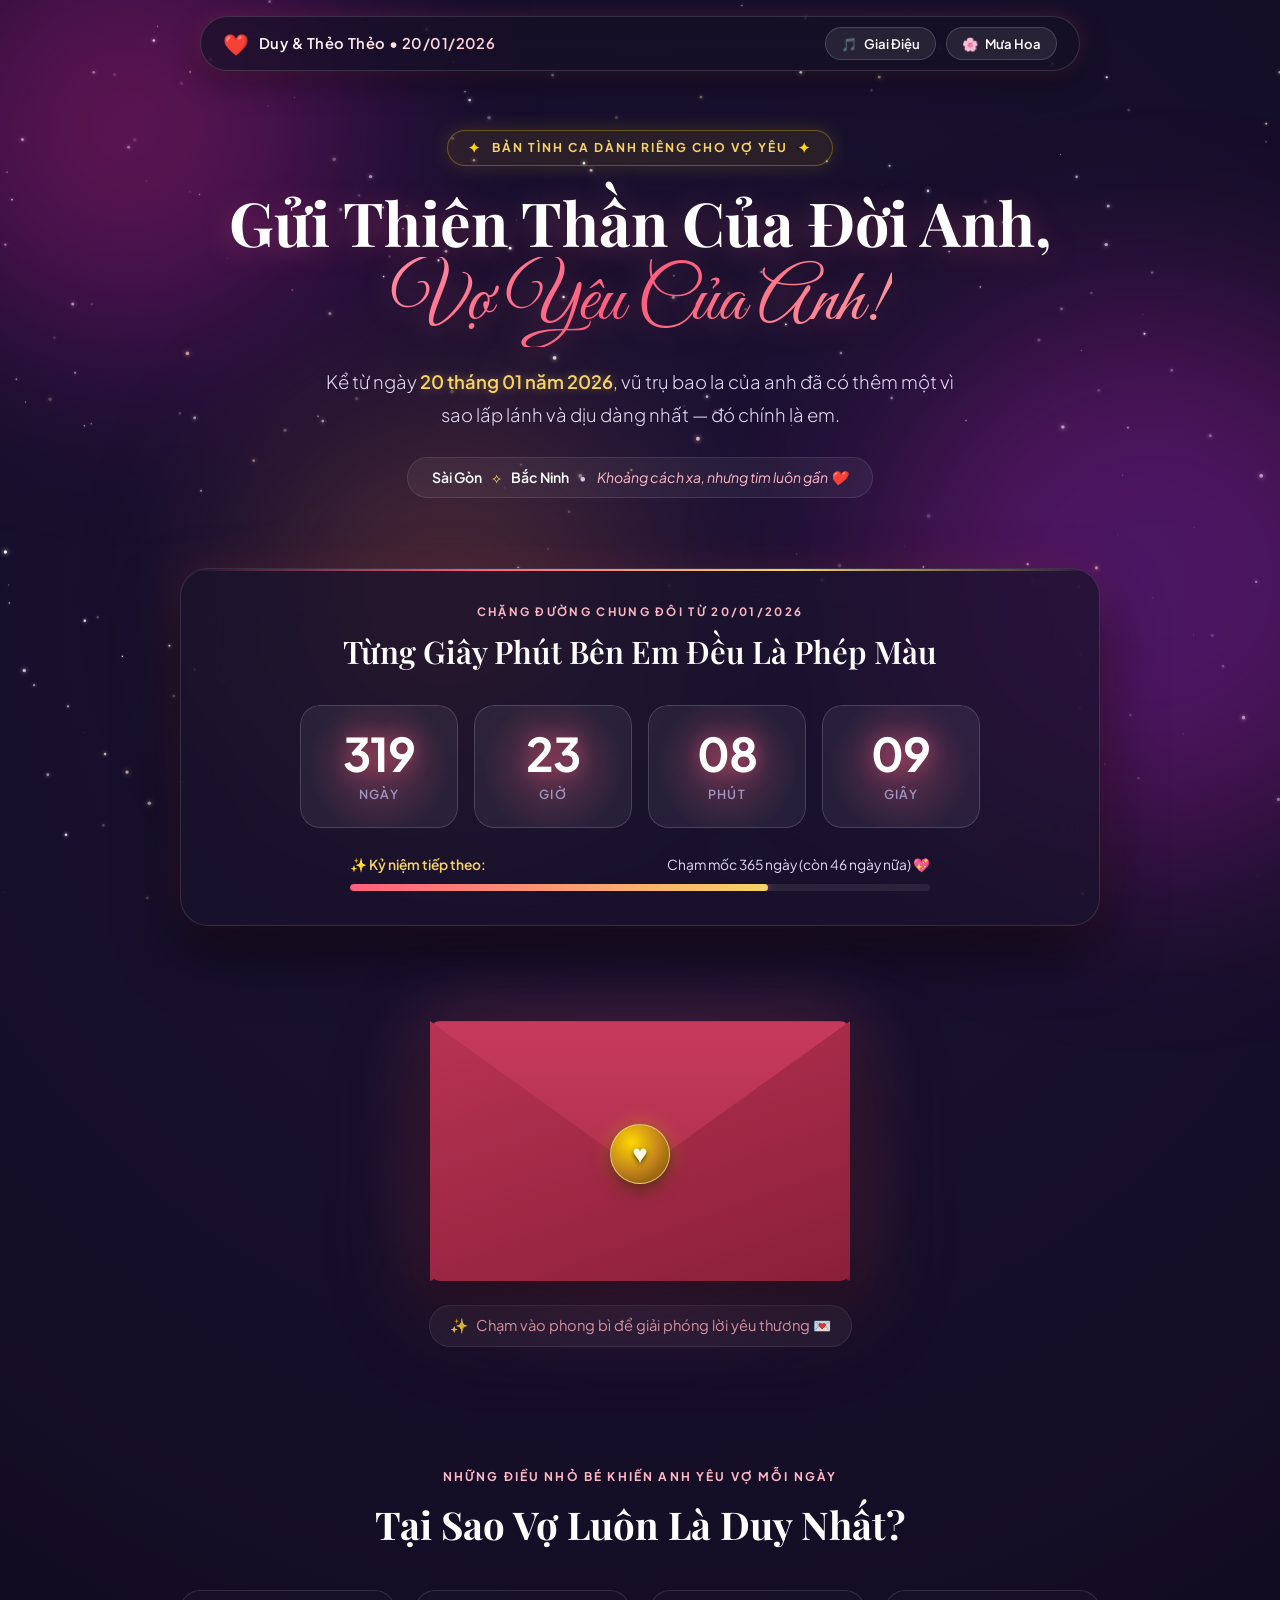
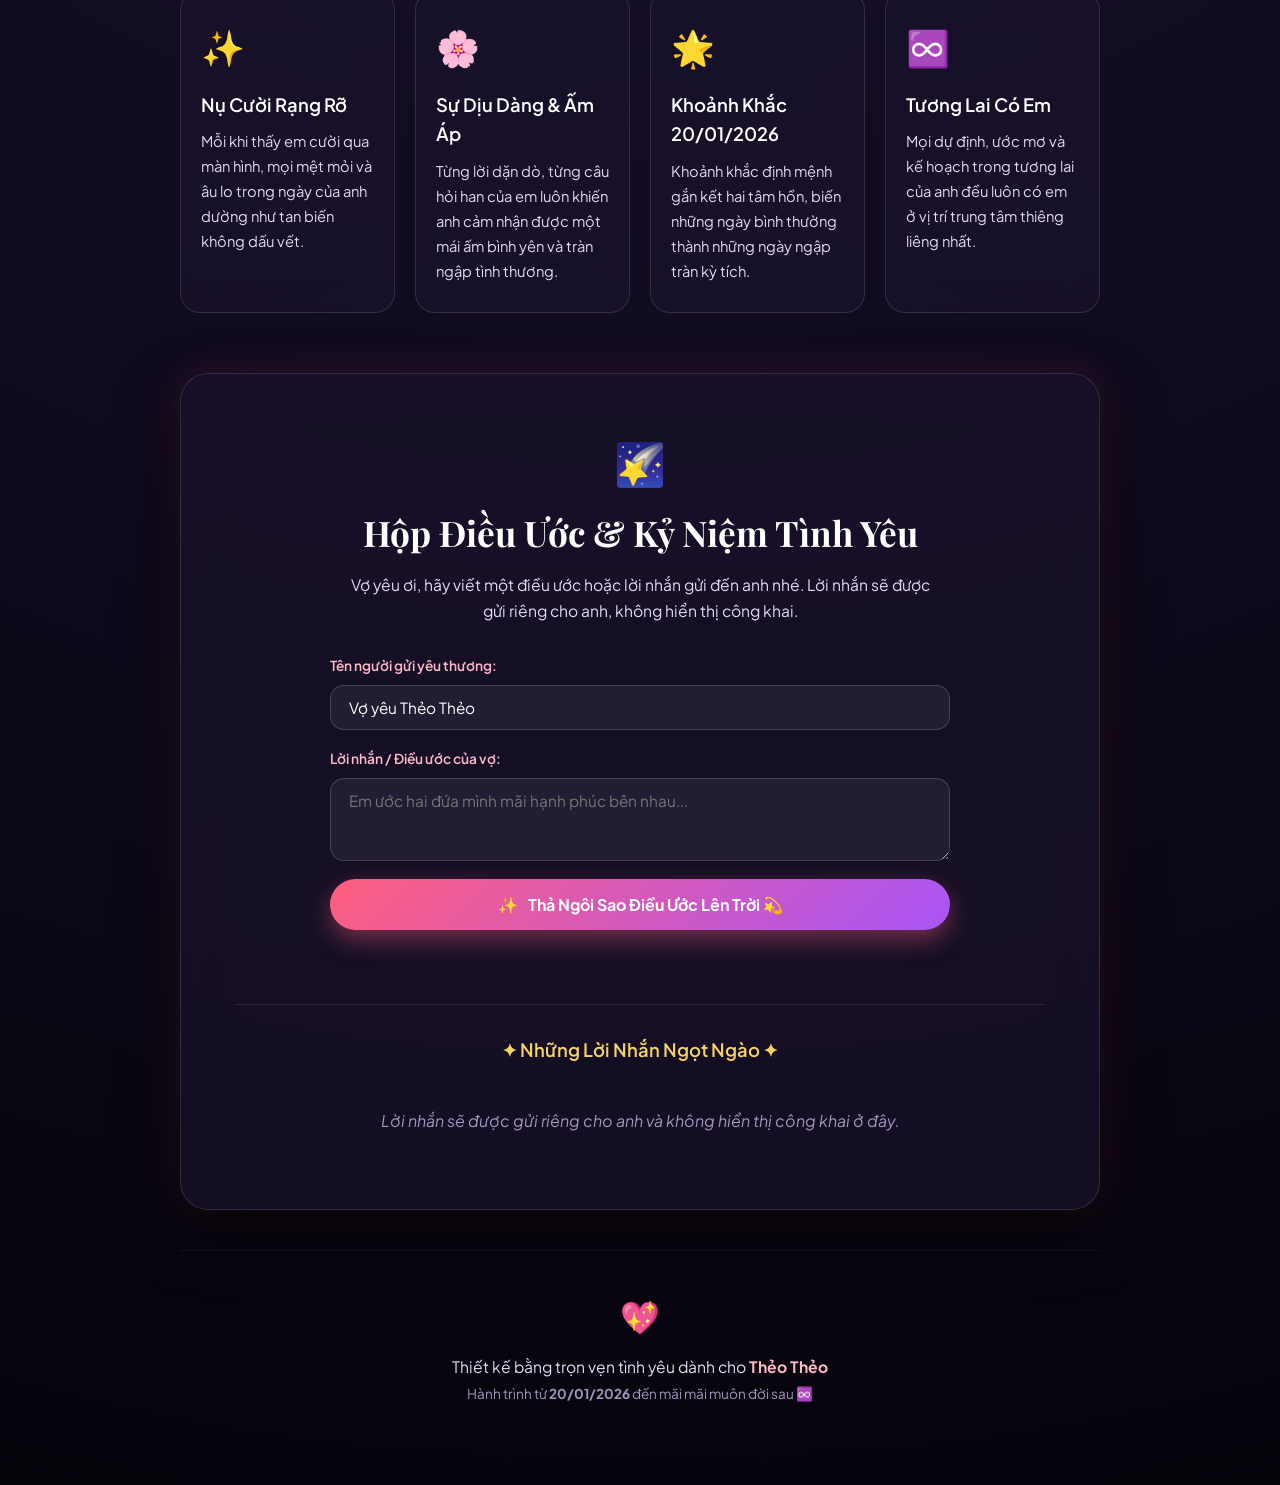
==== index.html @ fa3e0ca5 "Publish romantic letter website" ====
<!DOCTYPE html>
<html lang="vi">
<head>
  <meta charset="UTF-8">
  <meta name="viewport" content="width=device-width, initial-scale=1.0, maximum-scale=1.0, user-scalable=no">
  <meta name="theme-color" content="#0d0b18">
  <meta name="description" content="Món quà tình yêu huyền ảo và lãng mạn dành tặng vợ yêu - Kỷ niệm tình yêu từ 20/01/2026.">
  <title>Gửi Vợ Yêu - Tình Yêu Huyền Ảo Của Đời Anh 💖 20.01.2026</title>

  <!-- Google Fonts: Sang trọng, mềm mại, lãng mạn -->
  <link rel="preconnect" href="https://fonts.googleapis.com">
  <link rel="preconnect" href="https://fonts.gstatic.com" crossorigin>
  <link href="https://fonts.googleapis.com/css2?family=Dancing+Script:wght@600;700&family=Great+Vibes&family=Montserrat:wght@300;400;500;600;700&family=Playfair+Display:ital,wght@0,400;0,600;0,700;1,400;1,600&family=Plus+Jakarta+Sans:wght@300;400;500;600;700&display=swap" rel="stylesheet">

  <link rel="stylesheet" href="style.css">
</head>
<body>

  <!-- Canvas Bầu Trời Sao & Hạt Huyền Ảo -->
  <canvas id="starCanvas"></canvas>

  <!-- Ánh Sáng Cực Quang & Tinh Vân Mờ Ảo -->
  <div class="nebula-orb orb-1"></div>
  <div class="nebula-orb orb-2"></div>
  <div class="nebula-orb orb-3"></div>

  <!-- Thanh Điều Khiển Tiện Ích Trên Cùng -->
  <nav class="top-nav">
    <div class="nav-brand">
      <span class="heart-pulse">❤️</span>
      <span class="nav-title">Duy &amp; Thẻo Thẻo • 20/01/2026</span>
    </div>
    <div class="nav-actions">
      <!-- Nút Âm Nhạc Du Dương -->
      <button class="nav-btn" id="musicToggle" aria-label="Bật/Tắt nhạc tình yêu" title="Giai điệu tình yêu">
        <span class="btn-icon">🎵</span>
        <span class="btn-text">Giai Điệu</span>
        <div class="equalizer-bars" id="eqBars">
          <span></span><span></span><span></span>
        </div>
      </button>

      <!-- Nút Mưa Cánh Hoa Hồng & Trái Tim -->
      <button class="nav-btn" id="petalRainBtn" aria-label="Mưa hoa hồng" title="Thả ngàn nụ hoa và trái tim">
        <span class="btn-icon">🌸</span>
        <span class="btn-text">Mưa Hoa</span>
      </button>
    </div>
  </nav>

  <main class="main-container">

    <!-- HERO HEADER -->
    <header class="hero-header">
      <div class="kicker-badge">
        <span class="sparkle-icon">✦</span>
        <span>BẢN TÌNH CA DÀNH RIÊNG CHO VỢ YÊU</span>
        <span class="sparkle-icon">✦</span>
      </div>
      <h1 class="hero-title">
        Gửi Thiên Thần Của Đời Anh, <br>
        <span class="hero-highlight">Vợ Yêu Của Anh!</span>
      </h1>
      <p class="hero-desc">
        Kể từ ngày <strong>20 tháng 01 năm 2026</strong>, vũ trụ bao la của anh đã có thêm một vì sao lấp lánh và dịu dàng nhất — đó chính là em.
      </p>

      <div class="connection-pill">
        <span class="city">Sài Gòn</span>
        <span class="connector">⟡</span>
        <span class="city">Bắc Ninh</span>
        <span class="divider">•</span>
        <span class="promise">Khoảng cách xa, nhưng tim luôn gần ❤️</span>
      </div>
    </header>

    <!-- ĐỒNG HỒ ĐẾM NGÀY YÊU NHAU HUYỀN ẢO -->
    <section class="love-counter-section" aria-label="Thời gian bên nhau">
      <div class="counter-header">
        <div class="counter-subtitle">CHẶNG ĐƯỜNG CHUNG ĐÔI TỪ 20/01/2026</div>
        <h2 class="counter-title">Từng Giây Phút Bên Em Đều Là Phép Màu</h2>
      </div>

      <div class="timer-grid">
        <div class="timer-card">
          <div class="timer-glass">
            <span class="timer-num" id="daysCount">0</span>
            <span class="timer-unit">Ngày</span>
          </div>
          <div class="timer-glow"></div>
        </div>
        <div class="timer-card">
          <div class="timer-glass">
            <span class="timer-num" id="hoursCount">00</span>
            <span class="timer-unit">Giờ</span>
          </div>
          <div class="timer-glow"></div>
        </div>
        <div class="timer-card">
          <div class="timer-glass">
            <span class="timer-num" id="minutesCount">00</span>
            <span class="timer-unit">Phút</span>
          </div>
          <div class="timer-glow"></div>
        </div>
        <div class="timer-card">
          <div class="timer-glass">
            <span class="timer-num" id="secondsCount">00</span>
            <span class="timer-unit">Giây</span>
          </div>
          <div class="timer-glow"></div>
        </div>
      </div>

      <!-- Cột Mốc Tình Yêu (Milestone Indicator) -->
      <div class="milestone-container" id="milestoneBox">
        <div class="milestone-info">
          <span class="milestone-label">✨ Kỷ niệm tiếp theo:</span>
          <span class="milestone-text" id="milestoneText">Đang tính toán cùng Python backend...</span>
        </div>
        <div class="milestone-progress-bar">
          <div class="milestone-progress-fill" id="milestoneProgress"></div>
        </div>
      </div>
    </section>

    <!-- PHONG BÌ 3D HUYỀN ẢO (TÂM ĐIỂM) -->
    <section class="envelope-section" aria-label="Bức thư tình huyền ảo">
      <div class="envelope-aura"></div>
      
      <div class="envelope-stage">
        <div class="envelope-wrapper" id="envelopeWrapper" role="button" tabindex="0" aria-label="Chạm để mở bức thư tình" aria-expanded="false">
          <div class="envelope-3d">
            <!-- Mặt sau phong bì -->
            <div class="env-back"></div>
            <!-- Bức thư hé lộ bên trong -->
            <div class="env-letter-peek">
              <div class="peek-line"></div>
              <div class="peek-line short"></div>
              <div class="peek-heart">♥</div>
            </div>
            <!-- Các cánh gấp phong bì -->
            <div class="env-left"></div>
            <div class="env-right"></div>
            <div class="env-bottom"></div>
            <!-- Nắp phong bì mở 3D -->
            <div class="env-flap"></div>
            <!-- Con dấu sáp hoàng gia phát sáng -->
            <div class="wax-seal" id="waxSeal">
              <span class="seal-inner">♥</span>
              <span class="seal-glow"></span>
            </div>
          </div>
        </div>
        
        <div class="tap-guide" id="tapGuide">
          <span class="guide-hand">✨</span>
          <span class="guide-text">Chạm vào phong bì để giải phóng lời yêu thương 💌</span>
        </div>
      </div>
    </section>

    <!-- NỘI DUNG LÁ THƯ TÌNH VIẾT BẰNG BÚT MỰC PHÁT SÁNG -->
    <section class="letter-modal-card" id="letterCard" aria-live="polite">
      <div class="letter-card-glow"></div>
      
      <div class="letter-paper">
        <!-- Đường viền hoa văn vàng kim -->
        <div class="letter-frame"></div>
        
        <div class="letter-header">
          <div class="letter-tag">✦ THƯ TÌNH GỬI VỢ YÊU ✦</div>
          <h2 class="letter-recipient">Gửi Thẻo Thẻo - Cô Gái Của Cả Cuộc Đời Anh</h2>
          <div class="ornament-divider">
            <span class="line"></span>
            <span class="symbol">❦</span>
            <span class="line"></span>
          </div>
        </div>

        <!-- Khung chữ viết có bút dạ quang lướt theo -->
        <div class="calligraphy-container">
          <div class="glowing-quill" id="quillPen" aria-hidden="true">🖋️</div>
          <div class="letter-content" id="letterContent"></div>
        </div>

        <div class="letter-signature" id="letterSignature">
          <p class="sig-title">Mãi mãi thương và yêu vợ,</p>
          <p class="sig-name">Chồng của em ❤️</p>
          <span class="sig-date">Khắc ghi ngày 20.01.2026</span>
        </div>

        <!-- Nút Tương Tác Dưới Thư -->
        <div class="letter-action-btns">
          <button class="magic-btn primary" id="rewriteBtn">
            <span class="btn-sparkle">✨</span> Đọc lại từ đầu 💌
          </button>
          <button class="magic-btn secondary" id="loveBurstBtn">
            <span class="btn-sparkle">💖</span> Gửi ngàn nụ hôn
          </button>
          <button class="magic-btn accent" id="wishScrollBtn">
            <span class="btn-sparkle">🌠</span> Gửi điều ước lên trời sao
          </button>
        </div>

        <!-- Trích dẫn ngẫu nhiên từ Python backend -->
        <div class="sweet-quote-box" id="quoteBox">
          <span class="quote-symbol">“</span>
          <p class="quote-text" id="quoteText">Đang kết nối lời thì thầm ngọt ngào...</p>
          <span class="quote-symbol end">”</span>
        </div>
      </div>
    </section>

    <!-- NHỮNG LÝ DO ANH MÃI YÊU VỢ -->
    <section class="reasons-section">
      <div class="section-badge">NHỮNG ĐIỀU NHỎ BÉ KHIẾN ANH YÊU VỢ MỖI NGÀY</div>
      <h2 class="section-title">Tại Sao Vợ Luôn Là Duy Nhất?</h2>

      <div class="reasons-grid">
        <div class="reason-card">
          <div class="reason-icon">✨</div>
          <h3>Nụ Cười Rạng Rỡ</h3>
          <p>Mỗi khi thấy em cười qua màn hình, mọi mệt mỏi và âu lo trong ngày của anh dường như tan biến không dấu vết.</p>
        </div>
        <div class="reason-card">
          <div class="reason-icon">🌸</div>
          <h3>Sự Dịu Dàng &amp; Ấm Áp</h3>
          <p>Từng lời dặn dò, từng câu hỏi han của em luôn khiến anh cảm nhận được một mái ấm bình yên và tràn ngập tình thương.</p>
        </div>
        <div class="reason-card">
          <div class="reason-icon">🌟</div>
          <h3>Khoảnh Khắc 20/01/2026</h3>
          <p>Khoảnh khắc định mệnh gắn kết hai tâm hồn, biến những ngày bình thường thành những ngày ngập tràn kỳ tích.</p>
        </div>
        <div class="reason-card">
          <div class="reason-icon">♾️</div>
          <h3>Tương Lai Có Em</h3>
          <p>Mọi dự định, ước mơ và kế hoạch trong tương lai của anh đều luôn có em ở vị trí trung tâm thiêng liêng nhất.</p>
        </div>
      </div>
    </section>

    <!-- HỘP ĐIỀU ƯỚC SAO BĂNG & LỜI NHẮN CHO NHAU -->
    <section class="wishbox-section" id="wishSection">
      <div class="wishbox-card">
        <div class="wish-header">
          <div class="wish-icon">🌠</div>
          <h2>Hộp Điều Ước &amp; Kỷ Niệm Tình Yêu</h2>
          <p>Vợ yêu ơi, hãy viết một điều ước hoặc lời nhắn gửi đến anh nhé. Lời nhắn sẽ được gửi riêng cho anh, không hiển thị công khai.</p>
        </div>

        <form class="wish-form" id="wishForm">
          <div class="form-group">
            <label for="senderInput">Tên người gửi yêu thương:</label>
            <input type="text" id="senderInput" class="wish-input" name="name" value="Vợ yêu Thẻo Thẻo" placeholder="Vợ yêu / Chồng yêu..." maxlength="80" autocomplete="name">
          </div>
          <div class="form-group">
            <label for="wishInput">Lời nhắn / Điều ước của vợ:</label>
            <textarea id="wishInput" class="wish-textarea" name="message" rows="3" maxlength="2000" placeholder="Em ước hai đứa mình mãi hạnh phúc bên nhau..." required></textarea>
          </div>
          <button type="submit" class="submit-wish-btn" id="sendWishBtn">
            <span class="btn-sparkle">✨</span> Thả Ngôi Sao Điều Ước Lên Trời 💫
          </button>
          <p class="wish-status" id="wishStatus" role="status" aria-live="polite"></p>
        </form>

        <div class="wishes-timeline" id="wishesTimeline">
          <h3 class="timeline-title">✦ Những Lời Nhắn Ngọt Ngào ✦</h3>
          <div class="wishes-list" id="wishesList">
            <div class="loading-wishes">Những lời nhắn ở đây được gửi riêng cho anh và không hiển thị công khai.</div>
          </div>
        </div>
      </div>
    </section>

    <!-- FOOTER -->
    <footer class="love-footer">
      <div class="footer-heart">💖</div>
      <p class="footer-main">Thiết kế bằng trọn vẹn tình yêu dành cho <strong>Thẻo Thẻo</strong></p>
      <p class="footer-sub">Hành trình từ <strong>20/01/2026</strong> đến mãi mãi muôn đời sau ♾️</p>
    </footer>

  </main>

  <script src="script.js"></script>
</body>
</html>
---- style.css ----
/* ===================================================================
   BẢN GIAO HƯỞNG TÌNH YÊU - HUYỀN ẢO, HIỆN ĐẠI & LÃNG MẠN
   Kỷ niệm tình yêu từ 20/01/2026
   =================================================================== */

:root {
  --bg-deep: #0b0816;
  --bg-gradient: radial-gradient(circle at 50% 20%, #1c1335 0%, #0c0817 75%, #05030a 100%);
  --rose-primary: #ff5e7e;
  --rose-glow: rgba(255, 94, 126, 0.45);
  --pink-light: #ffb8c6;
  --purple-magic: #a855f7;
  --gold-warm: #f6d365;
  --gold-accent: #fda085;
  --gold-shine: #ffd700;
  --text-pure: #ffffff;
  --text-soft: #e2d9f3;
  --text-muted: #a395be;
  --glass-bg: rgba(255, 255, 255, 0.05);
  --glass-border: rgba(255, 255, 255, 0.12);
  --glass-card: rgba(26, 19, 44, 0.72);
  --envelope-wine: #962842;
  --envelope-crimson: #bf3456;
  --envelope-dark: #6e192e;
  --font-serif: 'Playfair Display', Georgia, serif;
  --font-cursive: 'Great Vibes', 'Dancing Script', cursive;
  --font-hand: 'Dancing Script', cursive;
  --font-sans: 'Plus Jakarta Sans', 'Montserrat', -apple-system, sans-serif;
  --shadow-luxe: 0 25px 60px rgba(0, 0, 0, 0.6), 0 0 40px rgba(255, 94, 126, 0.15);
}

*, *::before, *::after {
  box-sizing: border-box;
  margin: 0;
  padding: 0;
  -webkit-font-smoothing: antialiased;
}

html {
  scroll-behavior: smooth;
}

body {
  min-height: 100vh;
  background: var(--bg-deep);
  background-image: var(--bg-gradient);
  color: var(--text-soft);
  font-family: var(--font-sans);
  overflow-x: hidden;
  position: relative;
  line-height: 1.6;
}

/* Canvas bầu trời sao nền */
#starCanvas {
  position: fixed;
  inset: 0;
  width: 100%;
  height: 100%;
  pointer-events: none;
  z-index: 0;
}

/* Ánh sáng tinh vân & cực quang huyền ảo */
.nebula-orb {
  position: fixed;
  border-radius: 50%;
  filter: blur(100px);
  pointer-events: none;
  z-index: 0;
  opacity: 0.35;
  animation: floatOrb 18s ease-in-out infinite alternate;
}

.orb-1 {
  width: 450px;
  height: 450px;
  background: radial-gradient(circle, #ff3366, #9900ff);
  top: -100px;
  left: -100px;
}

.orb-2 {
  width: 550px;
  height: 550px;
  background: radial-gradient(circle, #8a2be2, #ff1493);
  bottom: 5%;
  right: -150px;
  animation-duration: 22s;
  animation-delay: -5s;
}

.orb-3 {
  width: 380px;
  height: 380px;
  background: radial-gradient(circle, #f59e0b, #ec4899);
  top: 45%;
  left: 20%;
  animation-duration: 16s;
  animation-delay: -8s;
  opacity: 0.22;
}

@keyframes floatOrb {
  0% { transform: translate(0, 0) scale(1); }
  50% { transform: translate(60px, 40px) scale(1.12); }
  100% { transform: translate(-40px, 80px) scale(0.92); }
}

/* ===================================================================
   THANH ĐIỀU KHIỂN TRÊN CÙNG (FLOATING GLASS NAVBAR)
   =================================================================== */
.top-nav {
  position: fixed;
  top: 16px;
  left: 50%;
  transform: translateX(-50%);
  width: min(880px, 94%);
  padding: 10px 22px;
  display: flex;
  justify-content: space-between;
  align-items: center;
  z-index: 100;
  background: rgba(22, 16, 38, 0.7);
  backdrop-filter: blur(20px);
  -webkit-backdrop-filter: blur(20px);
  border: 1px solid rgba(255, 255, 255, 0.14);
  border-radius: 50px;
  box-shadow: 0 10px 30px rgba(0, 0, 0, 0.4), 0 0 20px rgba(255, 94, 126, 0.2);
}

.nav-brand {
  display: flex;
  align-items: center;
  gap: 10px;
}

.heart-pulse {
  font-size: 1.3rem;
  display: inline-block;
  animation: pulseBeat 1.4s infinite;
}

@keyframes pulseBeat {
  0%, 100% { transform: scale(1); }
  15% { transform: scale(1.28); }
  30% { transform: scale(1); }
  45% { transform: scale(1.18); }
}

.nav-title {
  font-size: 0.92rem;
  font-weight: 600;
  color: #fff;
  letter-spacing: 0.03em;
  background: linear-gradient(120deg, #ffffff, #ffccd5);
  -webkit-background-clip: text;
  -webkit-text-fill-color: transparent;
}

.nav-actions {
  display: flex;
  gap: 10px;
  align-items: center;
}

.nav-btn {
  display: flex;
  align-items: center;
  gap: 7px;
  background: rgba(255, 255, 255, 0.08);
  border: 1px solid rgba(255, 255, 255, 0.16);
  color: #fff;
  padding: 7px 15px;
  border-radius: 30px;
  font-family: var(--font-sans);
  font-size: 0.82rem;
  font-weight: 600;
  cursor: pointer;
  transition: all 0.3s cubic-bezier(0.2, 0.8, 0.2, 1);
}

.nav-btn:hover {
  background: rgba(255, 94, 126, 0.25);
  border-color: rgba(255, 94, 126, 0.6);
  transform: translateY(-2px);
  box-shadow: 0 6px 18px rgba(255, 94, 126, 0.3);
}

/* Equalizer Bars khi bật nhạc */
.equalizer-bars {
  display: none;
  align-items: flex-end;
  gap: 2px;
  height: 14px;
}

.equalizer-bars span {
  width: 2.5px;
  background: #ff5e7e;
  border-radius: 2px;
  height: 100%;
  animation: eqJump 0.8s ease infinite alternate;
}

.equalizer-bars span:nth-child(2) { animation-delay: 0.2s; height: 60%; }
.equalizer-bars span:nth-child(3) { animation-delay: 0.4s; height: 80%; }

.nav-btn.playing .equalizer-bars {
  display: flex;
}

@keyframes eqJump {
  0% { height: 25%; }
  100% { height: 100%; }
}

/* ===================================================================
   MAIN CONTAINER
   =================================================================== */
.main-container {
  position: relative;
  z-index: 10;
  width: min(920px, 92%);
  margin: 0 auto;
  padding: 100px 0 60px;
}

/* ===================================================================
   HERO HEADER
   =================================================================== */
.hero-header {
  text-align: center;
  padding: 30px 15px 40px;
}

.kicker-badge {
  display: inline-flex;
  align-items: center;
  gap: 10px;
  padding: 6px 20px;
  background: rgba(255, 215, 0, 0.08);
  border: 1px solid rgba(255, 215, 0, 0.3);
  border-radius: 40px;
  font-size: 0.76rem;
  font-weight: 700;
  letter-spacing: 0.16em;
  color: var(--gold-warm);
  margin-bottom: 20px;
  box-shadow: 0 0 20px rgba(255, 215, 0, 0.15);
}

.sparkle-icon {
  font-size: 0.85rem;
  color: var(--gold-shine);
}

.hero-title {
  font-family: var(--font-serif);
  font-size: clamp(2.3rem, 6vw, 3.8rem);
  font-weight: 700;
  color: #fff;
  line-height: 1.18;
  margin-bottom: 18px;
  text-shadow: 0 4px 30px rgba(255, 94, 126, 0.35);
}

.hero-highlight {
  font-family: var(--font-cursive);
  font-size: 1.25em;
  font-weight: 400;
  background: linear-gradient(135deg, #ff8da1, #ff5e7e, #fca5a5);
  -webkit-background-clip: text;
  -webkit-text-fill-color: transparent;
  display: inline-block;
  padding: 0 4px;
}

.hero-desc {
  max-width: 640px;
  margin: 0 auto 26px;
  font-size: clamp(1rem, 2.4vw, 1.15rem);
  color: var(--text-soft);
  line-height: 1.8;
  font-weight: 300;
}

.hero-desc strong {
  color: var(--gold-warm);
  font-weight: 600;
  text-shadow: 0 0 10px rgba(246, 211, 101, 0.4);
}

.connection-pill {
  display: inline-flex;
  align-items: center;
  gap: 10px;
  background: rgba(255, 255, 255, 0.05);
  border: 1px solid rgba(255, 255, 255, 0.1);
  padding: 8px 24px;
  border-radius: 50px;
  font-size: 0.88rem;
  color: #d1c4e9;
  flex-wrap: wrap;
  justify-content: center;
}

.connection-pill .city {
  font-weight: 600;
  color: #fff;
}

.connection-pill .connector {
  color: var(--gold-warm);
}

.connection-pill .promise {
  color: var(--pink-light);
  font-style: italic;
}

/* ===================================================================
   LOVE COUNTER SECTION (ĐỒNG HỒ ĐẾM NGÀY YÊU)
   =================================================================== */
.love-counter-section {
  margin: 30px 0 55px;
  padding: 34px 26px;
  background: var(--glass-card);
  backdrop-filter: blur(25px);
  -webkit-backdrop-filter: blur(25px);
  border: 1px solid var(--glass-border);
  border-radius: 28px;
  box-shadow: var(--shadow-luxe);
  text-align: center;
  position: relative;
  overflow: hidden;
}

.love-counter-section::before {
  content: "";
  position: absolute;
  top: 0;
  left: 0;
  right: 0;
  height: 2px;
  background: linear-gradient(90deg, transparent, var(--rose-primary), var(--gold-warm), transparent);
}

.counter-subtitle {
  font-size: 0.72rem;
  font-weight: 700;
  letter-spacing: 0.2em;
  color: var(--pink-light);
  margin-bottom: 6px;
}

.counter-title {
  font-family: var(--font-serif);
  font-size: clamp(1.4rem, 3.5vw, 1.95rem);
  font-weight: 600;
  color: #fff;
  margin-bottom: 28px;
}

.timer-grid {
  display: grid;
  grid-template-columns: repeat(4, 1fr);
  gap: 16px;
  max-width: 680px;
  margin: 0 auto;
}

.timer-card {
  position: relative;
  border-radius: 20px;
  overflow: hidden;
  transition: transform 0.3s ease;
}

.timer-card:hover {
  transform: translateY(-4px);
}

.timer-glass {
  position: relative;
  z-index: 2;
  background: rgba(255, 255, 255, 0.06);
  border: 1px solid rgba(255, 255, 255, 0.16);
  border-radius: 20px;
  padding: 22px 10px;
  display: flex;
  flex-direction: column;
  align-items: center;
  justify-content: center;
}

.timer-num {
  font-size: clamp(1.8rem, 4.5vw, 2.9rem);
  font-weight: 700;
  font-family: var(--font-sans);
  color: #fff;
  line-height: 1.1;
  text-shadow: 0 0 20px rgba(255, 94, 126, 0.6);
  letter-spacing: -0.02em;
}

.timer-unit {
  font-size: 0.78rem;
  color: var(--text-muted);
  text-transform: uppercase;
  letter-spacing: 0.12em;
  margin-top: 6px;
  font-weight: 600;
}

.timer-glow {
  position: absolute;
  inset: 0;
  background: radial-gradient(circle at 50% 50%, rgba(255, 94, 126, 0.25), transparent 70%);
  z-index: 1;
}

/* Cột mốc tiếp theo */
.milestone-container {
  margin-top: 26px;
  max-width: 580px;
  margin-left: auto;
  margin-right: auto;
}

.milestone-info {
  display: flex;
  justify-content: space-between;
  align-items: center;
  font-size: 0.86rem;
  margin-bottom: 8px;
  color: var(--text-soft);
}

.milestone-label {
  color: var(--gold-warm);
  font-weight: 600;
}

.milestone-progress-bar {
  width: 100%;
  height: 7px;
  background: rgba(255, 255, 255, 0.08);
  border-radius: 10px;
  overflow: hidden;
}

.milestone-progress-fill {
  height: 100%;
  width: 0%;
  background: linear-gradient(90deg, #ff5e7e, #f6d365);
  border-radius: 10px;
  transition: width 1.2s ease-out;
  box-shadow: 0 0 10px rgba(255, 94, 126, 0.6);
}

/* ===================================================================
   3D ENVELOPE SECTION (PHONG BÌ 3D HUYỀN ẢO)
   =================================================================== */
.envelope-section {
  position: relative;
  padding: 40px 0 20px;
  display: flex;
  justify-content: center;
  align-items: center;
}

.envelope-aura {
  position: absolute;
  width: 480px;
  height: 340px;
  background: radial-gradient(ellipse at center, rgba(255, 94, 126, 0.25), rgba(168, 85, 247, 0.12), transparent 70%);
  filter: blur(40px);
  pointer-events: none;
  animation: pulseAura 4s ease-in-out infinite alternate;
}

@keyframes pulseAura {
  0% { transform: scale(0.95); opacity: 0.6; }
  100% { transform: scale(1.1); opacity: 1; }
}

.envelope-stage {
  position: relative;
  perspective: 1400px;
  display: flex;
  flex-direction: column;
  align-items: center;
}

.envelope-wrapper {
  position: relative;
  width: min(420px, 86vw);
  height: 260px;
  cursor: pointer;
  outline: none;
  filter: drop-shadow(0 25px 35px rgba(0, 0, 0, 0.65)) drop-shadow(0 0 35px rgba(255, 94, 126, 0.3));
  transition: transform 0.4s cubic-bezier(0.2, 0.8, 0.2, 1);
  -webkit-tap-highlight-color: transparent;
}

.envelope-wrapper:hover {
  transform: translateY(-8px) scale(1.02);
}

.envelope-3d {
  position: absolute;
  inset: 0;
  border-radius: 10px;
  transform-style: preserve-3d;
}

/* Mặt sau */
.env-back {
  position: absolute;
  inset: 0;
  background: linear-gradient(135deg, #7c1a32, #5a1122);
  border-radius: 10px;
}

/* Bức thư hé lộ bên trong */
.env-letter-peek {
  position: absolute;
  left: 6%;
  width: 88%;
  height: 88%;
  bottom: 8px;
  background: #fffdf9;
  border-radius: 6px 6px 0 0;
  box-shadow: 0 -4px 15px rgba(0, 0, 0, 0.25);
  display: flex;
  flex-direction: column;
  align-items: center;
  justify-content: center;
  padding: 16px;
  gap: 8px;
  z-index: 2;
  transition: transform 1s 0.35s cubic-bezier(0.2, 0.8, 0.25, 1);
}

.peek-line {
  width: 70%;
  height: 4px;
  background: #ecdcd2;
  border-radius: 4px;
}

.peek-line.short {
  width: 45%;
}

.peek-heart {
  color: var(--rose-primary);
  font-size: 1.4rem;
  margin-top: 4px;
}

/* Cánh trái, phải, đáy */
.env-left {
  position: absolute;
  inset: 0;
  background: linear-gradient(145deg, #a42c48, #861f38);
  clip-path: polygon(0 0, 50% 55%, 0 100%);
  z-index: 3;
}

.env-right {
  position: absolute;
  inset: 0;
  background: linear-gradient(145deg, #9b2742, #7d1c33);
  clip-path: polygon(100% 0, 50% 55%, 100% 100%);
  z-index: 3;
}

.env-bottom {
  position: absolute;
  inset: 0;
  background: linear-gradient(160deg, #b83354, #8a1f39);
  clip-path: polygon(0 0, 50% 55%, 100% 0, 100% 100%, 0 100%);
  border-radius: 0 0 10px 10px;
  z-index: 4;
}

/* Nắp phong bì (Flap) lật 3D */
.env-flap {
  position: absolute;
  inset: 0;
  background: linear-gradient(180deg, #c73a5d, #a22946);
  clip-path: polygon(0 0, 100% 0, 50% 58%);
  transform-origin: top center;
  transition: transform 0.9s cubic-bezier(0.25, 1, 0.35, 1);
  border-radius: 10px 10px 0 0;
  z-index: 6;
}

/* Con dấu sáp hoàng gia */
.wax-seal {
  position: absolute;
  left: 50%;
  top: 51%;
  transform: translate(-50%, -50%);
  width: 60px;
  height: 60px;
  border-radius: 50%;
  background: radial-gradient(circle at 35% 30%, #ffd700, #c5861b, #704706);
  box-shadow: 0 6px 16px rgba(0, 0, 0, 0.5), 0 0 20px rgba(255, 215, 0, 0.4);
  display: flex;
  align-items: center;
  justify-content: center;
  z-index: 7;
  transition: all 0.4s ease;
  border: 1px solid rgba(255, 245, 180, 0.6);
}

.seal-inner {
  font-size: 26px;
  color: #fff8e7;
  text-shadow: 0 2px 4px rgba(0, 0, 0, 0.6);
  transform: translateY(-1px);
}

/* Trạng thái khi mở phong bì (OPEN) */
.envelope-wrapper.open .env-flap {
  transform: rotateX(180deg);
  z-index: 1;
}

.envelope-wrapper.open .wax-seal {
  opacity: 0;
  transform: translate(-50%, -50%) scale(0.2) rotate(45deg);
}

.envelope-wrapper.open .env-letter-peek {
  transform: translateY(-140px);
}

/* Hướng dẫn chạm */
.tap-guide {
  margin-top: 24px;
  display: inline-flex;
  align-items: center;
  gap: 8px;
  padding: 8px 20px;
  border-radius: 30px;
  background: rgba(255, 255, 255, 0.05);
  border: 1px solid rgba(255, 255, 255, 0.1);
  color: var(--pink-light);
  font-size: 0.92rem;
  animation: floatGuide 2s ease-in-out infinite;
}

@keyframes floatGuide {
  0%, 100% { transform: translateY(0); }
  50% { transform: translateY(-5px); }
}

/* ===================================================================
   LÁ THƯ TÌNH HUYỀN ẢO (LETTER MODAL CARD)
   =================================================================== */
.letter-modal-card {
  position: relative;
  max-width: 780px;
  margin: 30px auto;
  opacity: 0;
  transform: translateY(30px);
  max-height: 0;
  overflow: hidden;
  transition: opacity 0.8s ease, transform 0.8s ease, max-height 1.2s ease;
}

.letter-modal-card.visible {
  opacity: 1;
  transform: translateY(0);
  max-height: 3000px;
  overflow: visible;
}

.letter-paper {
  position: relative;
  background: #fffdf9;
  color: #3b2d28;
  border-radius: 20px;
  padding: clamp(30px, 6vw, 65px);
  box-shadow: 0 30px 80px rgba(0, 0, 0, 0.6), 0 0 50px rgba(255, 94, 126, 0.25);
  border: 1px solid #ebd9c8;
}

.letter-frame {
  position: absolute;
  inset: 12px;
  border: 1px solid rgba(212, 163, 115, 0.4);
  border-radius: 14px;
  pointer-events: none;
}

.letter-header {
  text-align: center;
  margin-bottom: 24px;
}

.letter-tag {
  font-size: 0.72rem;
  font-weight: 700;
  letter-spacing: 0.2em;
  color: #a45366;
  text-transform: uppercase;
}

.letter-recipient {
  font-family: var(--font-serif);
  font-size: clamp(1.8rem, 4.2vw, 2.5rem);
  color: #7a1c32;
  margin: 10px 0 14px;
  font-weight: 700;
}

.ornament-divider {
  display: flex;
  align-items: center;
  justify-content: center;
  gap: 14px;
  color: #c99355;
}

.ornament-divider .line {
  width: 90px;
  height: 1px;
  background: linear-gradient(90deg, transparent, #d4a373, transparent);
}

.ornament-divider .symbol {
  font-size: 1.1rem;
}

/* Vùng chữ thư pháp viết bằng bút dạ quang */
.calligraphy-container {
  position: relative;
  min-height: 280px;
  margin: 25px 0;
}

.glowing-quill {
  position: absolute;
  right: 10px;
  top: 0;
  font-size: 32px;
  opacity: 0;
  pointer-events: none;
  filter: drop-shadow(0 4px 10px rgba(255, 94, 126, 0.7));
  transform: rotate(-30deg);
  transition: top 0.15s ease, opacity 0.3s ease;
  z-index: 5;
}

.glowing-quill.writing {
  opacity: 1;
  animation: quillScribe 0.16s ease-in-out infinite alternate;
}

@keyframes quillScribe {
  from { transform: translate(0, 0) rotate(-30deg); }
  to { transform: translate(-3px, 3px) rotate(-22deg); }
}

.letter-content {
  font-family: var(--font-serif);
  font-size: clamp(1.06rem, 2.7vw, 1.22rem);
  line-height: 2.1;
  color: #44352f;
  white-space: pre-wrap;
  position: relative;
}

.letter-content::after {
  content: "";
  display: inline-block;
  width: 3px;
  height: 1.15em;
  background: #bf3456;
  vertical-align: -0.18em;
  margin-left: 3px;
  animation: caretBlink 0.7s steps(2) infinite;
}

.letter-content.done::after {
  display: none;
}

@keyframes caretBlink {
  50% { opacity: 0; }
}

/* Chữ ký */
.letter-signature {
  text-align: right;
  margin-top: 30px;
  padding-top: 15px;
  border-top: 1px dashed #e8d5c4;
  opacity: 0;
  transform: translateY(12px);
  transition: all 0.8s ease;
}

.letter-signature.show {
  opacity: 1;
  transform: translateY(0);
}

.sig-title {
  font-style: italic;
  font-size: 1.05rem;
  color: #7e6b62;
}

.sig-name {
  font-family: var(--font-cursive);
  font-size: 2.3rem;
  color: #a32241;
  line-height: 1.1;
  margin: 4px 0;
}

.sig-date {
  font-size: 0.82rem;
  color: #b59f93;
  letter-spacing: 0.08em;
}

/* Các nút bấm tương tác dưới bức thư */
.letter-action-btns {
  display: flex;
  gap: 12px;
  justify-content: center;
  flex-wrap: wrap;
  margin-top: 35px;
}

.magic-btn {
  display: inline-flex;
  align-items: center;
  gap: 8px;
  padding: 13px 24px;
  border-radius: 40px;
  font-family: var(--font-sans);
  font-size: 0.92rem;
  font-weight: 600;
  cursor: pointer;
  border: none;
  transition: all 0.3s cubic-bezier(0.2, 0.8, 0.2, 1);
  outline: none;
}

.magic-btn.primary {
  background: linear-gradient(135deg, #a42c48, #7d1c33);
  color: #fff;
  box-shadow: 0 8px 22px rgba(125, 28, 51, 0.35);
}

.magic-btn.primary:hover {
  transform: translateY(-3px);
  box-shadow: 0 12px 28px rgba(125, 28, 51, 0.5);
  background: linear-gradient(135deg, #b83354, #8f223c);
}

.magic-btn.secondary {
  background: rgba(191, 52, 86, 0.1);
  color: #9c2540;
  border: 1px solid rgba(191, 52, 86, 0.3);
}

.magic-btn.secondary:hover {
  background: rgba(191, 52, 86, 0.2);
  transform: translateY(-3px);
}

.magic-btn.accent {
  background: linear-gradient(135deg, #f6d365, #fda085);
  color: #4a2800;
  box-shadow: 0 8px 22px rgba(253, 160, 133, 0.35);
}

.magic-btn.accent:hover {
  transform: translateY(-3px);
  box-shadow: 0 12px 28px rgba(253, 160, 133, 0.55);
}

/* Khung trích dẫn ngọt ngào */
.sweet-quote-box {
  margin-top: 30px;
  padding: 20px 30px;
  background: rgba(246, 211, 101, 0.12);
  border-left: 3px solid #e0a96d;
  border-radius: 8px;
  position: relative;
  text-align: center;
}

.quote-symbol {
  font-size: 1.6rem;
  color: #c99355;
  font-family: serif;
}

.quote-text {
  font-style: italic;
  font-size: 1rem;
  color: #5c4738;
  line-height: 1.7;
}

/* ===================================================================
   NHỮNG LÝ DO ANH MÃI YÊU VỢ (REASONS SECTION)
   =================================================================== */
.reasons-section {
  margin: 70px 0 50px;
  text-align: center;
}

.section-badge {
  font-size: 0.75rem;
  font-weight: 700;
  letter-spacing: 0.18em;
  color: var(--pink-light);
  margin-bottom: 8px;
}

.section-title {
  font-family: var(--font-serif);
  font-size: clamp(1.8rem, 4vw, 2.4rem);
  color: #fff;
  margin-bottom: 35px;
}

.reasons-grid {
  display: grid;
  grid-template-columns: repeat(auto-fit, minmax(200px, 1fr));
  gap: 20px;
}

.reason-card {
  background: var(--glass-card);
  backdrop-filter: blur(20px);
  -webkit-backdrop-filter: blur(20px);
  border: 1px solid var(--glass-border);
  border-radius: 20px;
  padding: 28px 20px;
  text-align: left;
  transition: all 0.35s ease;
  position: relative;
  overflow: hidden;
}

.reason-card:hover {
  transform: translateY(-8px);
  border-color: rgba(255, 94, 126, 0.4);
  box-shadow: 0 15px 35px rgba(0, 0, 0, 0.5), 0 0 25px rgba(255, 94, 126, 0.2);
}

.reason-icon {
  font-size: 2.2rem;
  margin-bottom: 14px;
}

.reason-card h3 {
  font-size: 1.15rem;
  color: #fff;
  margin-bottom: 10px;
  font-weight: 600;
}

.reason-card p {
  font-size: 0.92rem;
  color: var(--text-soft);
  line-height: 1.7;
}

/* ===================================================================
   WISHBOX SECTION (HỘP ĐIỀU ƯỚC SAO BĂNG - PYTHON BACKEND)
   =================================================================== */
.wishbox-section {
  margin: 60px 0 40px;
}

.wishbox-card {
  background: var(--glass-card);
  backdrop-filter: blur(25px);
  -webkit-backdrop-filter: blur(25px);
  border: 1px solid var(--glass-border);
  border-radius: 28px;
  padding: clamp(30px, 6vw, 55px);
  box-shadow: var(--shadow-luxe);
}

.wish-header {
  text-align: center;
  max-width: 600px;
  margin: 0 auto 30px;
}

.wish-icon {
  font-size: 2.6rem;
  margin-bottom: 10px;
  animation: pulseBeat 2s infinite;
}

.wish-header h2 {
  font-family: var(--font-serif);
  font-size: clamp(1.6rem, 3.8vw, 2.2rem);
  color: #fff;
  margin-bottom: 10px;
}

.wish-header p {
  font-size: 0.98rem;
  color: var(--text-soft);
  line-height: 1.7;
}

.wish-form {
  max-width: 620px;
  margin: 0 auto 40px;
  display: flex;
  flex-direction: column;
  gap: 18px;
}

.form-group {
  display: flex;
  flex-direction: column;
  gap: 8px;
  text-align: left;
}

.form-group label {
  font-size: 0.86rem;
  font-weight: 600;
  color: var(--pink-light);
}

.wish-input, .wish-textarea {
  width: 100%;
  background: rgba(255, 255, 255, 0.06);
  border: 1px solid rgba(255, 255, 255, 0.16);
  border-radius: 14px;
  padding: 12px 18px;
  color: #fff;
  font-family: var(--font-sans);
  font-size: 0.96rem;
  outline: none;
  transition: all 0.3s ease;
}

.wish-input:focus, .wish-textarea:focus {
  border-color: var(--rose-primary);
  background: rgba(255, 255, 255, 0.1);
  box-shadow: 0 0 15px rgba(255, 94, 126, 0.3);
}

.wish-textarea {
  resize: vertical;
}

.submit-wish-btn {
  background: linear-gradient(135deg, #ff5e7e, #a855f7);
  color: #fff;
  border: none;
  padding: 15px 30px;
  border-radius: 40px;
  font-family: var(--font-sans);
  font-size: 1rem;
  font-weight: 700;
  cursor: pointer;
  display: flex;
  align-items: center;
  justify-content: center;
  gap: 10px;
  transition: all 0.3s cubic-bezier(0.2, 0.8, 0.2, 1);
  box-shadow: 0 10px 25px rgba(255, 94, 126, 0.4);
}

.submit-wish-btn:hover {
  transform: translateY(-3px);
  box-shadow: 0 14px 35px rgba(255, 94, 126, 0.6);
}

.submit-wish-btn:disabled {
  cursor: wait;
  opacity: 0.7;
  transform: none;
}

.wish-status {
  min-height: 1.5em;
  margin: -8px 0 0;
  color: var(--text-soft);
  text-align: center;
  line-height: 1.6;
}

.wish-status.success { color: #a5e6c0; }
.wish-status.error { color: #ffb0b0; }

/* Timeline danh sách điều ước */
.wishes-timeline {
  border-top: 1px solid rgba(255, 255, 255, 0.1);
  padding-top: 30px;
}

.timeline-title {
  text-align: center;
  font-size: 1.15rem;
  color: var(--gold-warm);
  margin-bottom: 24px;
  font-weight: 600;
}

.wishes-list {
  display: flex;
  flex-direction: column;
  gap: 14px;
  max-width: 650px;
  margin: 0 auto;
}

.wish-item {
  background: rgba(255, 255, 255, 0.04);
  border: 1px solid rgba(255, 255, 255, 0.08);
  border-radius: 16px;
  padding: 16px 20px;
  display: flex;
  flex-direction: column;
  gap: 6px;
  animation: fadeInWish 0.5s ease-out;
}

@keyframes fadeInWish {
  from { opacity: 0; transform: translateY(12px); }
  to { opacity: 1; transform: translateY(0); }
}

.wish-meta {
  display: flex;
  justify-content: space-between;
  align-items: center;
  font-size: 0.82rem;
}

.wish-author {
  color: var(--pink-light);
  font-weight: 600;
}

.wish-time {
  color: var(--text-muted);
}

.wish-body {
  font-size: 0.95rem;
  color: #fff;
  line-height: 1.6;
}

.loading-wishes {
  text-align: center;
  color: var(--text-muted);
  font-style: italic;
  padding: 20px;
}

/* ===================================================================
   FOOTER
   =================================================================== */
.love-footer {
  text-align: center;
  padding: 40px 10px 20px;
  border-top: 1px solid rgba(255, 255, 255, 0.06);
}

.footer-heart {
  font-size: 2rem;
  margin-bottom: 12px;
  animation: pulseBeat 1.8s infinite;
}

.footer-main {
  font-size: 0.98rem;
  color: var(--text-soft);
  margin-bottom: 4px;
}

.footer-main strong {
  color: var(--pink-light);
}

.footer-sub {
  font-size: 0.85rem;
  color: var(--text-muted);
}

/* ===================================================================
   HIỆU ỨNG BAY HUYỀN ẢO (PARTICLES, FLOATING HEARTS & PETALS)
   =================================================================== */
.magic-particle {
  position: fixed;
  pointer-events: none;
  z-index: 999;
  user-select: none;
  animation: riseFloat 5s linear forwards;
}

@keyframes riseFloat {
  0% {
    transform: translateY(0) rotate(0deg) scale(0.6);
    opacity: 0;
  }
  15% {
    opacity: 0.95;
    transform: translateY(-80px) rotate(45deg) scale(1);
  }
  80% {
    opacity: 0.8;
  }
  100% {
    transform: translateY(-110vh) rotate(360deg) scale(1.2);
    opacity: 0;
  }
}

/* Shooting Star (Sao băng) */
.shooting-star {
  position: fixed;
  height: 2px;
  background: linear-gradient(-45deg, #fff, rgba(255, 255, 255, 0));
  filter: drop-shadow(0 0 6px #fff);
  pointer-events: none;
  z-index: 998;
  animation: shoot 1.2s ease-out forwards;
}

@keyframes shoot {
  0% {
    transform: translateX(0) translateY(0) rotate(-45deg);
    opacity: 1;
    width: 0;
  }
  50% {
    width: 140px;
    opacity: 1;
  }
  100% {
    transform: translateX(-500px) translateY(500px) rotate(-45deg);
    opacity: 0;
    width: 0;
  }
}

/* ===================================================================
   RESPONSIVE DESIGN
   =================================================================== */
@media (max-width: 768px) {
  .top-nav {
    padding: 8px 16px;
  }
  
  .nav-title {
    font-size: 0.82rem;
  }

  .nav-btn {
    padding: 6px 12px;
    font-size: 0.76rem;
  }

  .main-container {
    padding-top: 80px;
  }

  .timer-grid {
    grid-template-columns: repeat(2, 1fr);
    gap: 12px;
  }

  .timer-glass {
    padding: 16px 8px;
  }

  .letter-paper {
    padding: 30px 18px;
  }

  .envelope-wrapper {
    height: 220px;
  }

  .envelope-wrapper.open .env-letter-peek {
    transform: translateY(-110px);
  }

  .letter-action-btns {
    flex-direction: column;
  }

  .magic-btn {
    width: 100%;
    justify-content: center;
  }
}

@media (prefers-reduced-motion: reduce) {
  *, *::before, *::after {
    animation-duration: 0.01ms !important;
    animation-iteration-count: 1 !important;
    transition-duration: 0.01ms !important;
    scroll-behavior: auto !important;
  }
}
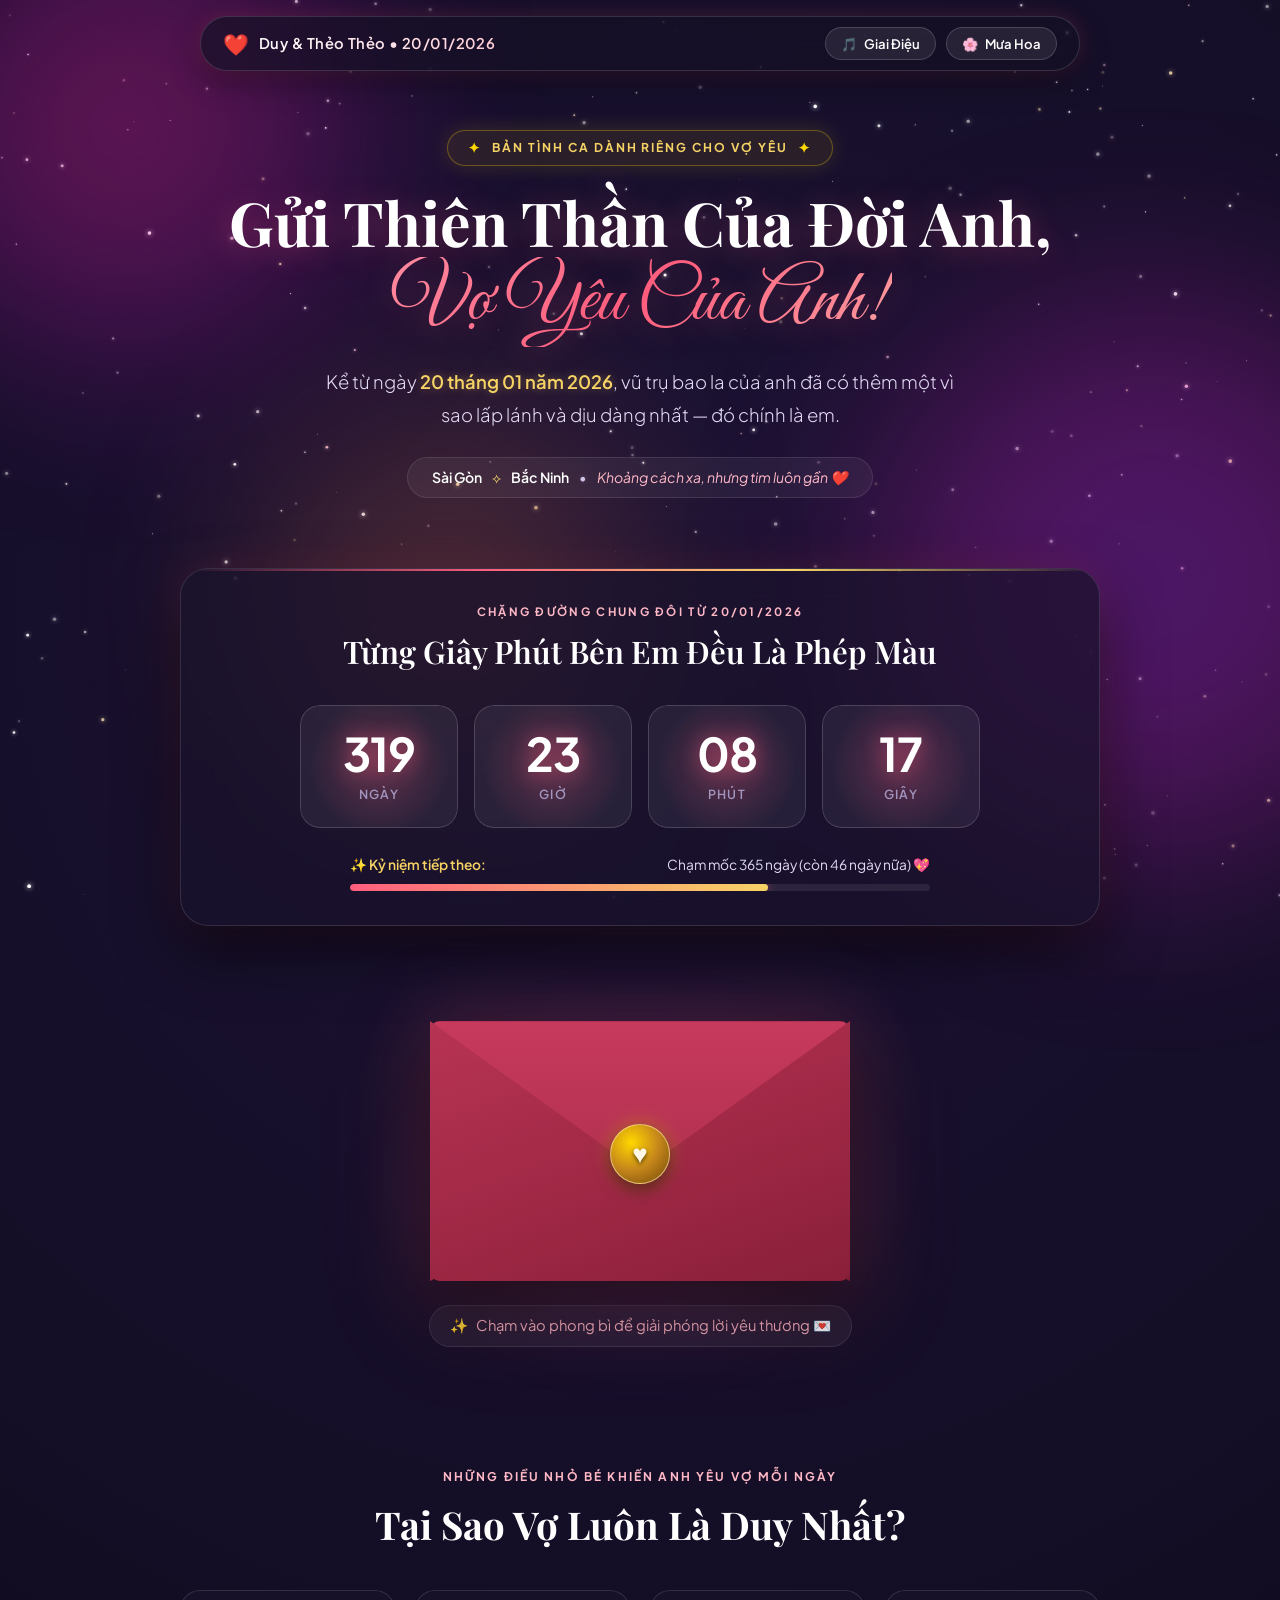
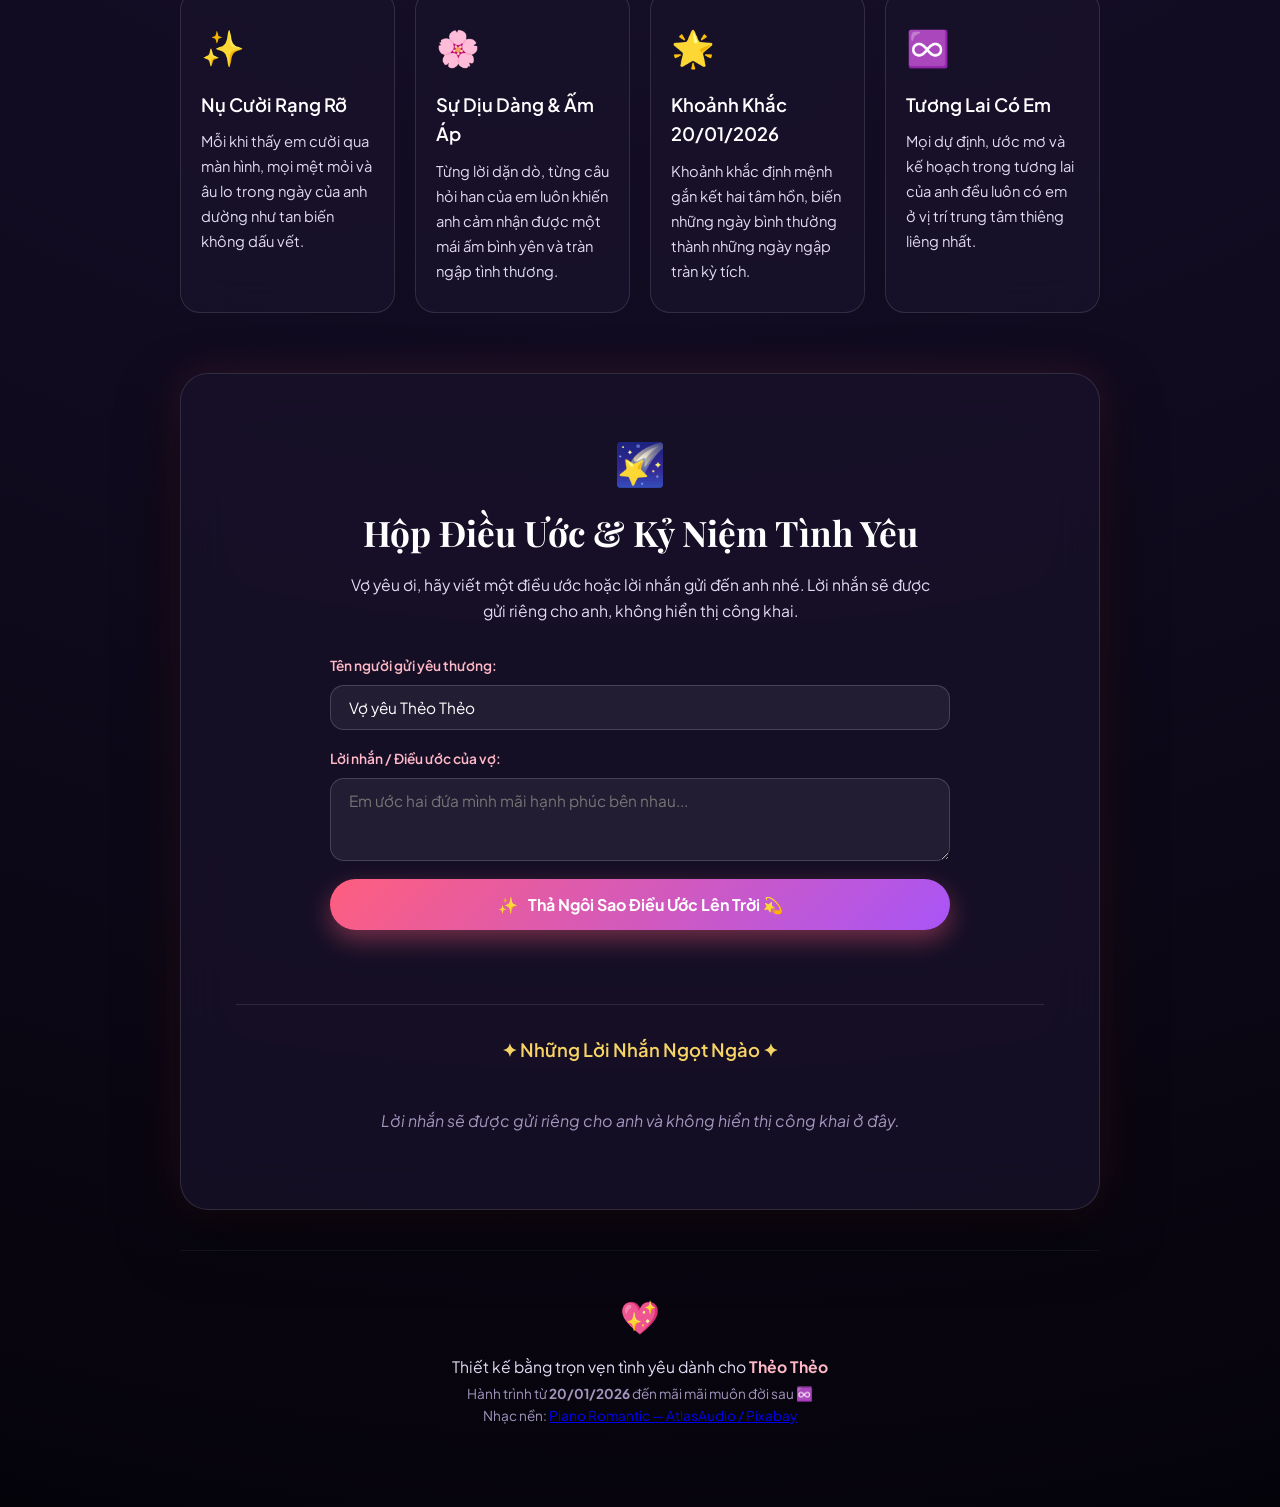
==== commit 82f0af5e: "Add romantic piano MP3 soundtrack" ====
--- a/index.html
+++ b/index.html
@@ -32,7 +32,7 @@
     </div>
     <div class="nav-actions">
       <!-- Nút Âm Nhạc Du Dương -->
-      <button class="nav-btn" id="musicToggle" aria-label="Bật/Tắt nhạc tình yêu" title="Giai điệu tình yêu">
+      <button class="nav-btn" id="musicToggle" aria-label="Bật/Tắt nhạc tình yêu" aria-pressed="false" title="Piano Romantic — AtlasAudio">
         <span class="btn-icon">🎵</span>
         <span class="btn-text">Giai Điệu</span>
         <div class="equalizer-bars" id="eqBars">
@@ -279,10 +279,12 @@
       <div class="footer-heart">💖</div>
       <p class="footer-main">Thiết kế bằng trọn vẹn tình yêu dành cho <strong>Thẻo Thẻo</strong></p>
       <p class="footer-sub">Hành trình từ <strong>20/01/2026</strong> đến mãi mãi muôn đời sau ♾️</p>
+      <p class="footer-sub">Nhạc nền: <a href="https://pixabay.com/music/solo-piano-piano-romantic-510293/" target="_blank" rel="noreferrer">Piano Romantic — AtlasAudio / Pixabay</a></p>
     </footer>
 
   </main>
 
+  <audio id="loveMusic" preload="none" loop src="https://cdn.pixabay.com/audio/2026/03/28/audio_3fcffb7ea4.mp3"></audio>
   <script src="script.js"></script>
 </body>
 </html>
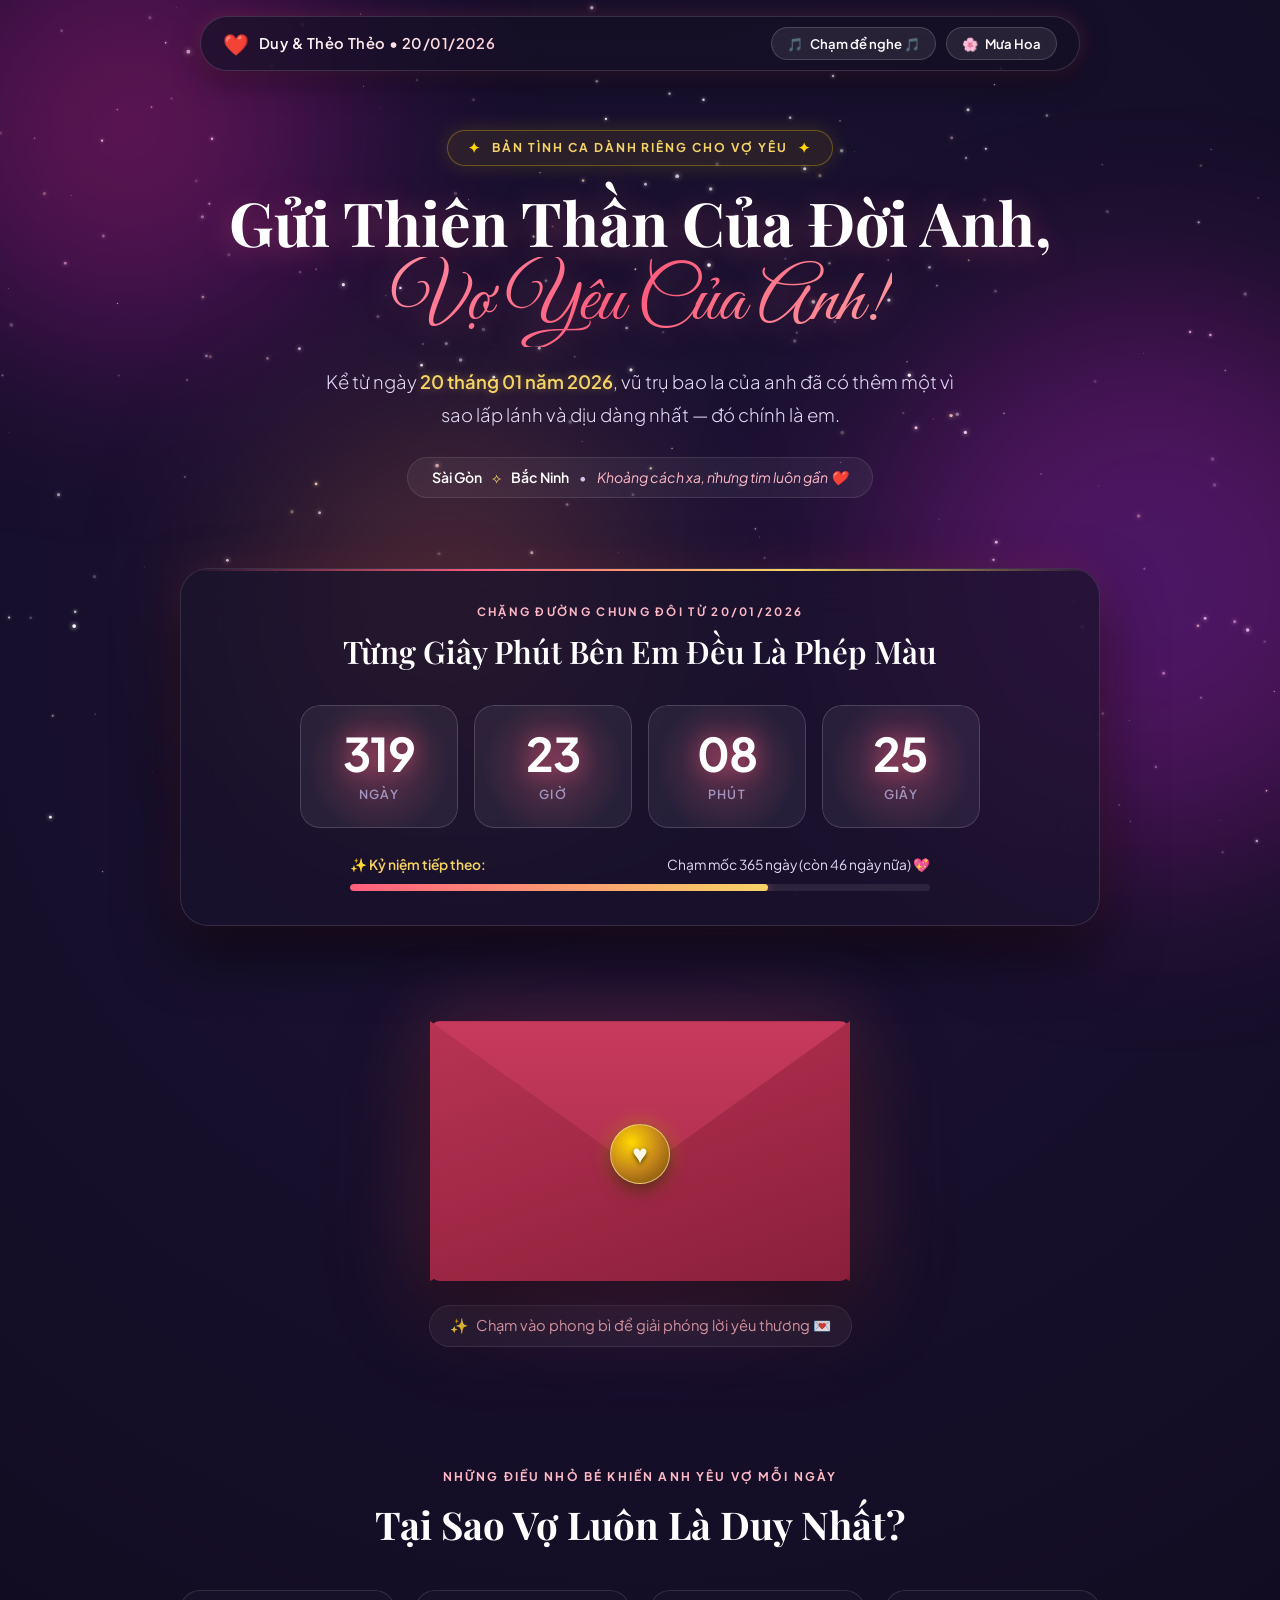
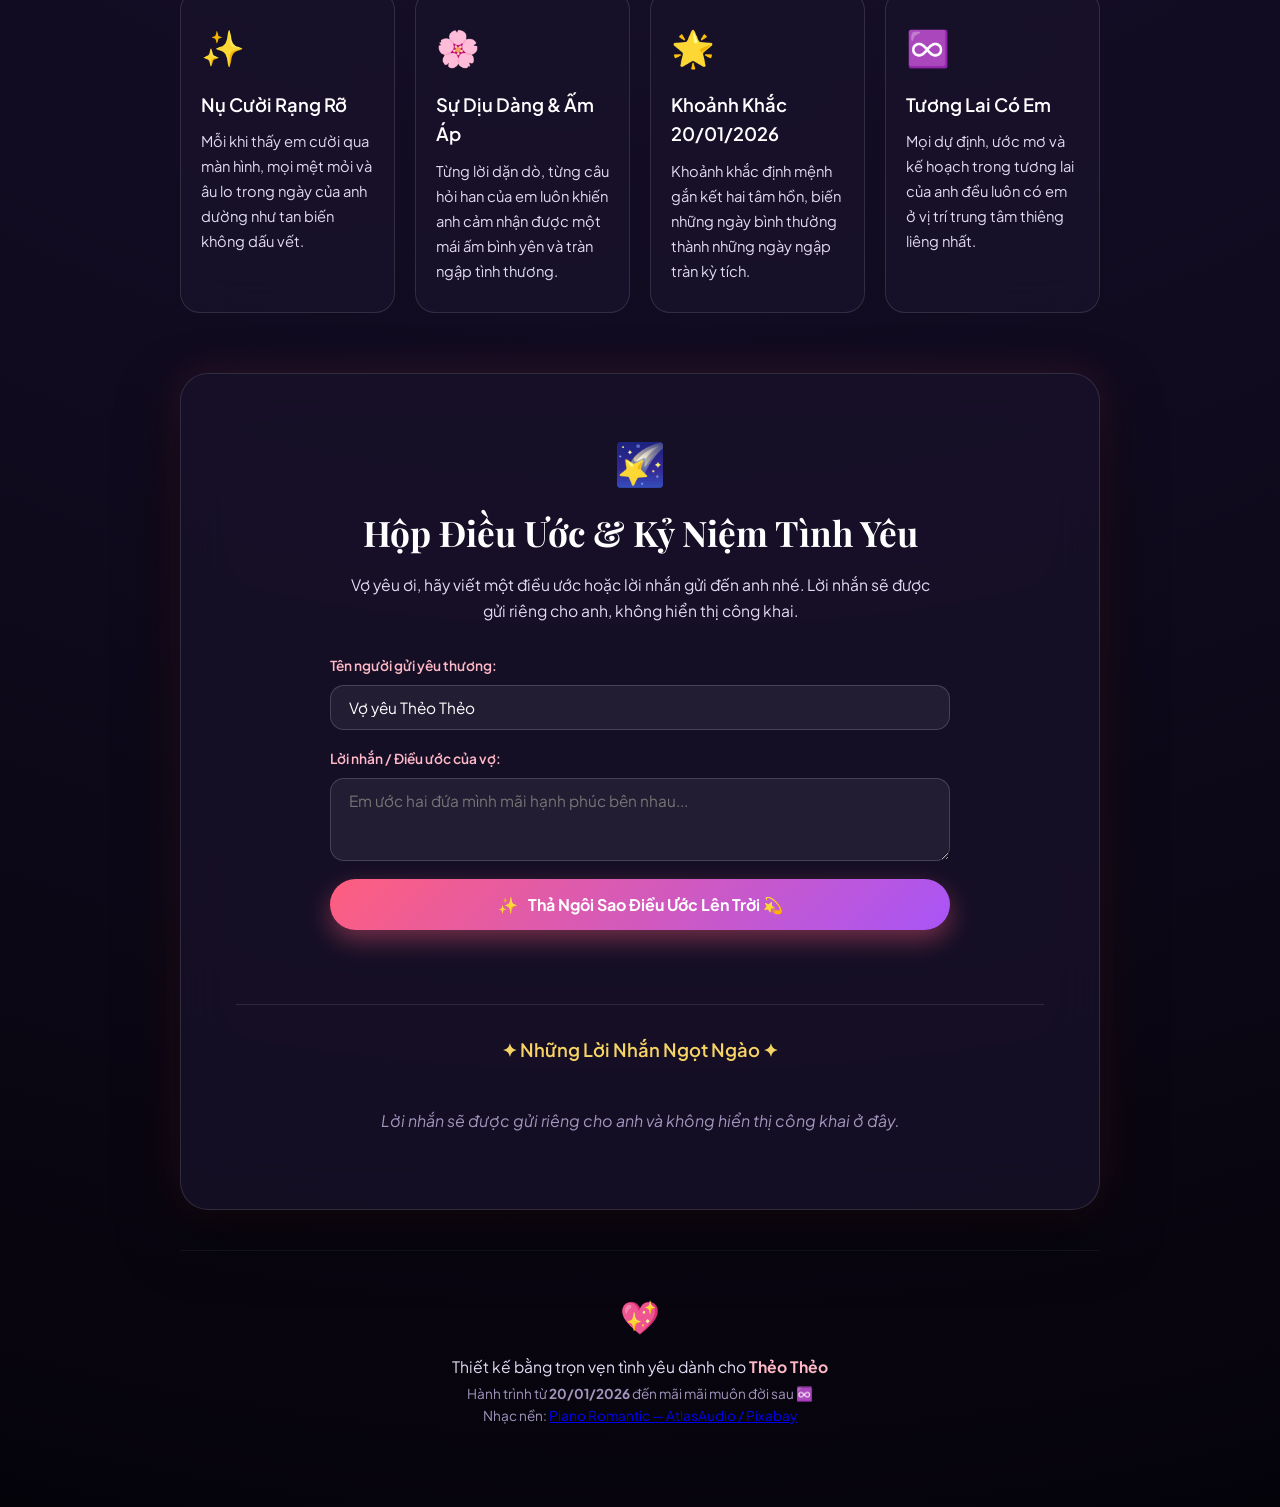
==== commit 0b46cfde: "Update letter and start soundtrack on touch" ====
--- a/index.html
+++ b/index.html
@@ -284,7 +284,7 @@
 
   </main>
 
-  <audio id="loveMusic" preload="none" loop src="https://cdn.pixabay.com/audio/2026/03/28/audio_3fcffb7ea4.mp3"></audio>
+  <audio id="loveMusic" autoplay preload="auto" loop src="https://cdn.pixabay.com/audio/2026/03/28/audio_3fcffb7ea4.mp3"></audio>
   <script src="script.js"></script>
 </body>
 </html>
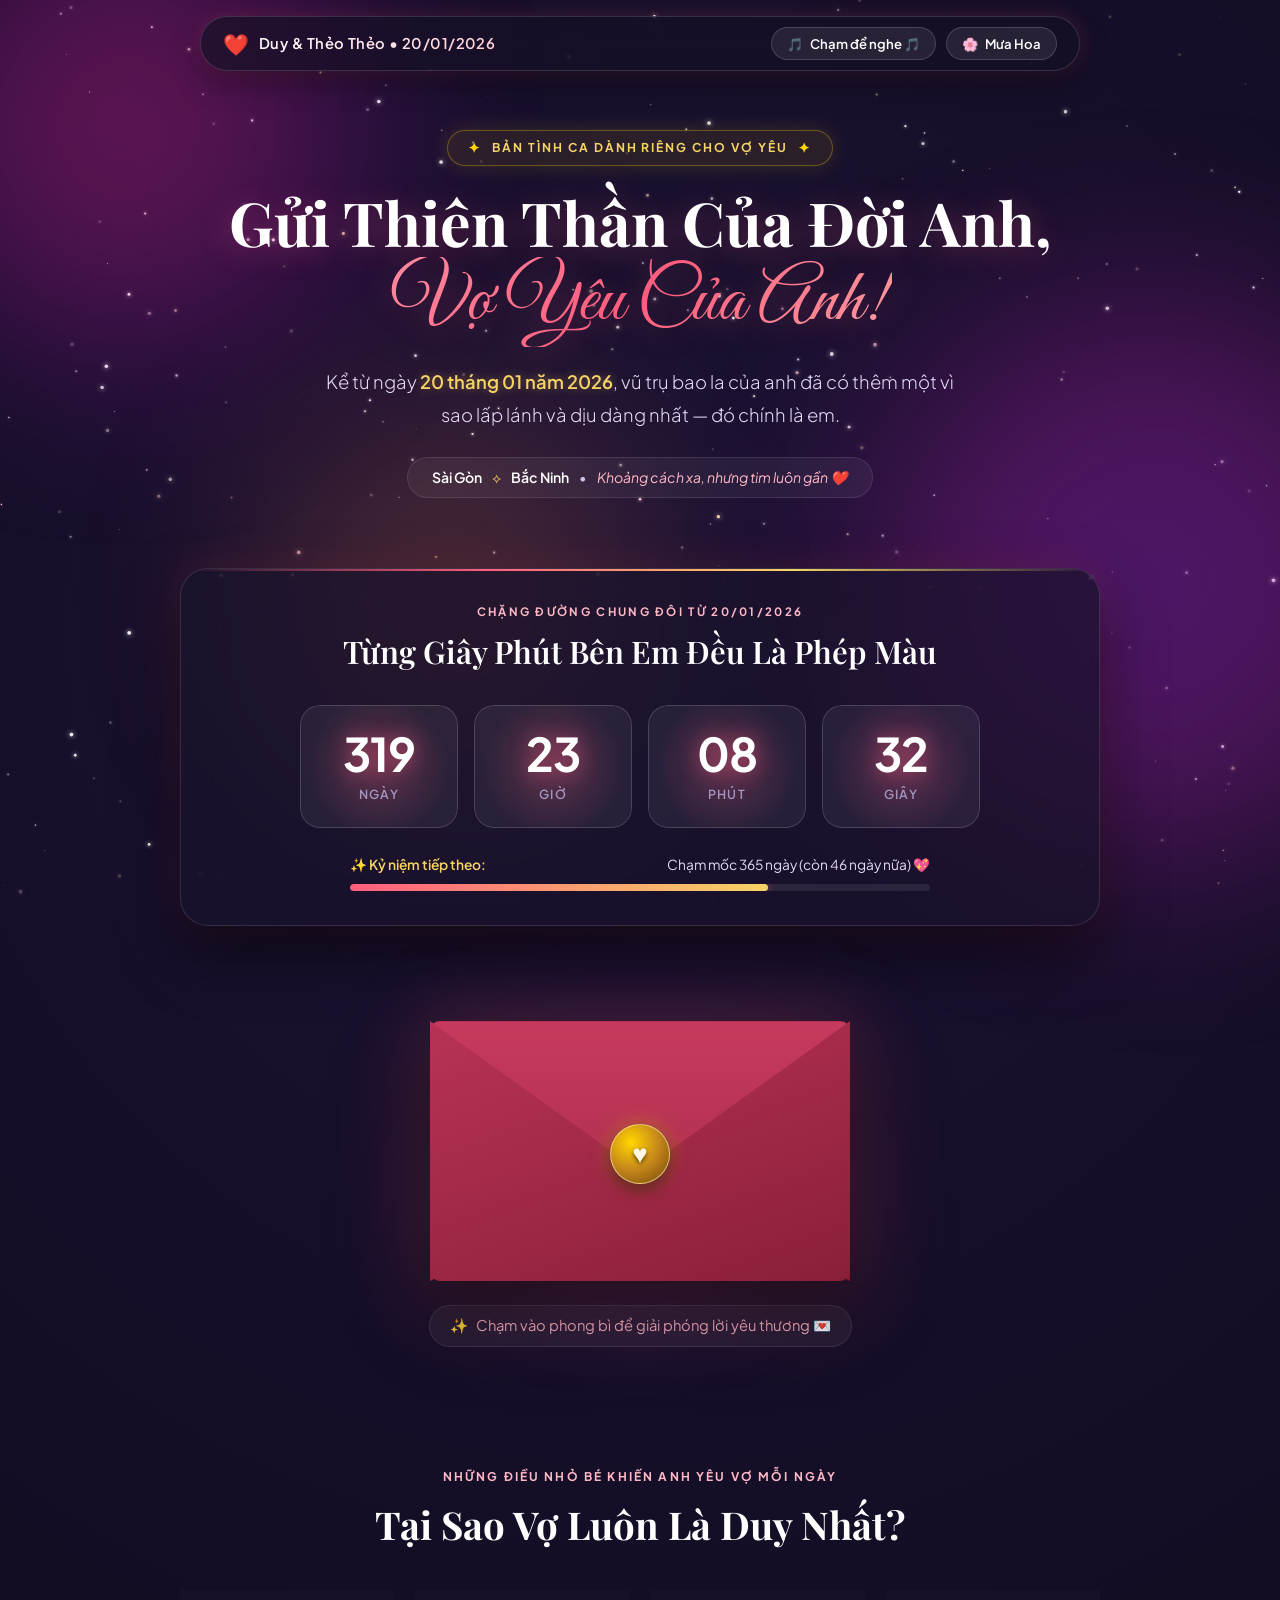
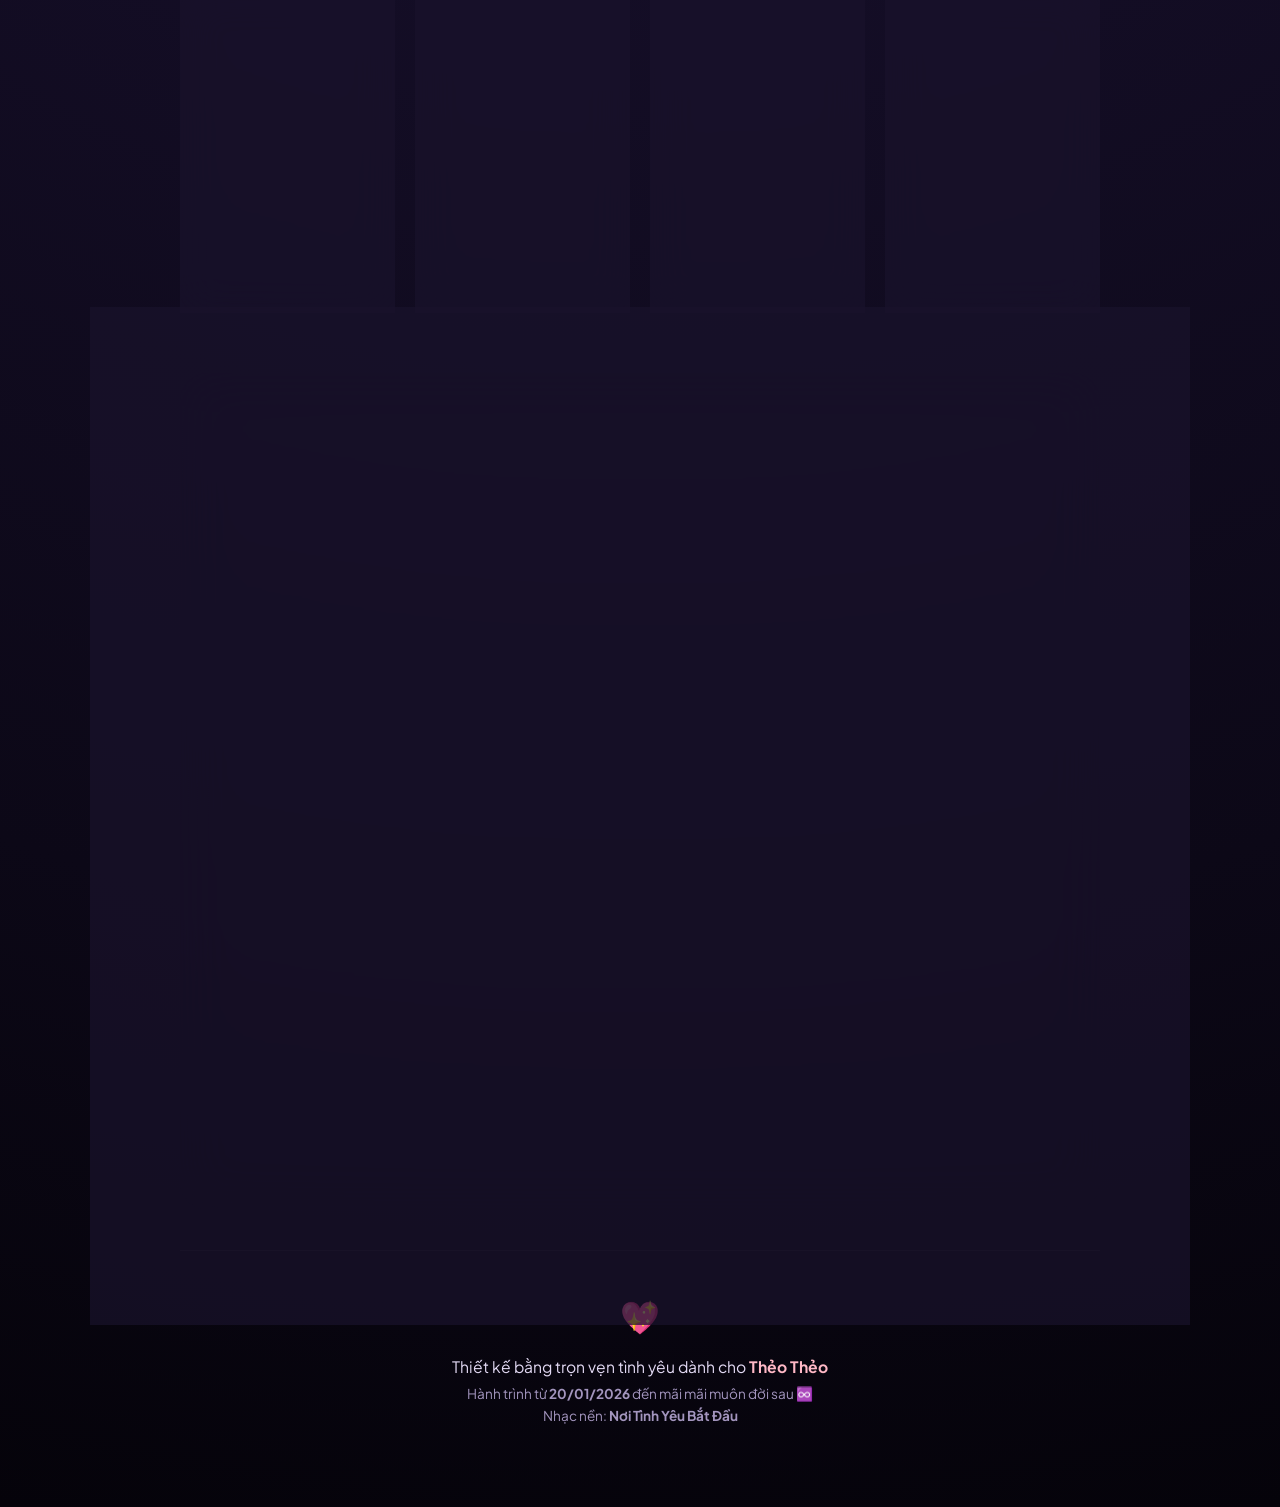
==== commit d23250ea: "Use user's love song and rename wish button" ====
--- a/index.html
+++ b/index.html
@@ -32,7 +32,7 @@
     </div>
     <div class="nav-actions">
       <!-- Nút Âm Nhạc Du Dương -->
-      <button class="nav-btn" id="musicToggle" aria-label="Bật/Tắt nhạc tình yêu" aria-pressed="false" title="Piano Romantic — AtlasAudio">
+      <button class="nav-btn" id="musicToggle" aria-label="Bật/Tắt nhạc tình yêu" aria-pressed="false" title="Nơi Tình Yêu Bắt Đầu">
         <span class="btn-icon">🎵</span>
         <span class="btn-text">Giai Điệu</span>
         <div class="equalizer-bars" id="eqBars">
@@ -260,7 +260,7 @@
             <textarea id="wishInput" class="wish-textarea" name="message" rows="3" maxlength="2000" placeholder="Em ước hai đứa mình mãi hạnh phúc bên nhau..." required></textarea>
           </div>
           <button type="submit" class="submit-wish-btn" id="sendWishBtn">
-            <span class="btn-sparkle">✨</span> Thả Ngôi Sao Điều Ước Lên Trời 💫
+            <span class="btn-sparkle">✨</span> Gửi Ngôi Sao Lời Nhắn Cho Anh 💫
           </button>
           <p class="wish-status" id="wishStatus" role="status" aria-live="polite"></p>
         </form>
@@ -279,12 +279,12 @@
       <div class="footer-heart">💖</div>
       <p class="footer-main">Thiết kế bằng trọn vẹn tình yêu dành cho <strong>Thẻo Thẻo</strong></p>
       <p class="footer-sub">Hành trình từ <strong>20/01/2026</strong> đến mãi mãi muôn đời sau ♾️</p>
-      <p class="footer-sub">Nhạc nền: <a href="https://pixabay.com/music/solo-piano-piano-romantic-510293/" target="_blank" rel="noreferrer">Piano Romantic — AtlasAudio / Pixabay</a></p>
+      <p class="footer-sub">Nhạc nền: <strong>Nơi Tình Yêu Bắt Đầu</strong></p>
     </footer>
 
   </main>
 
-  <audio id="loveMusic" autoplay preload="auto" loop src="https://cdn.pixabay.com/audio/2026/03/28/audio_3fcffb7ea4.mp3"></audio>
+  <audio id="loveMusic" autoplay preload="auto" loop src="Nơi Tình Yêu Bắt Đầu.mp3"></audio>
   <script src="script.js"></script>
 </body>
 </html>
